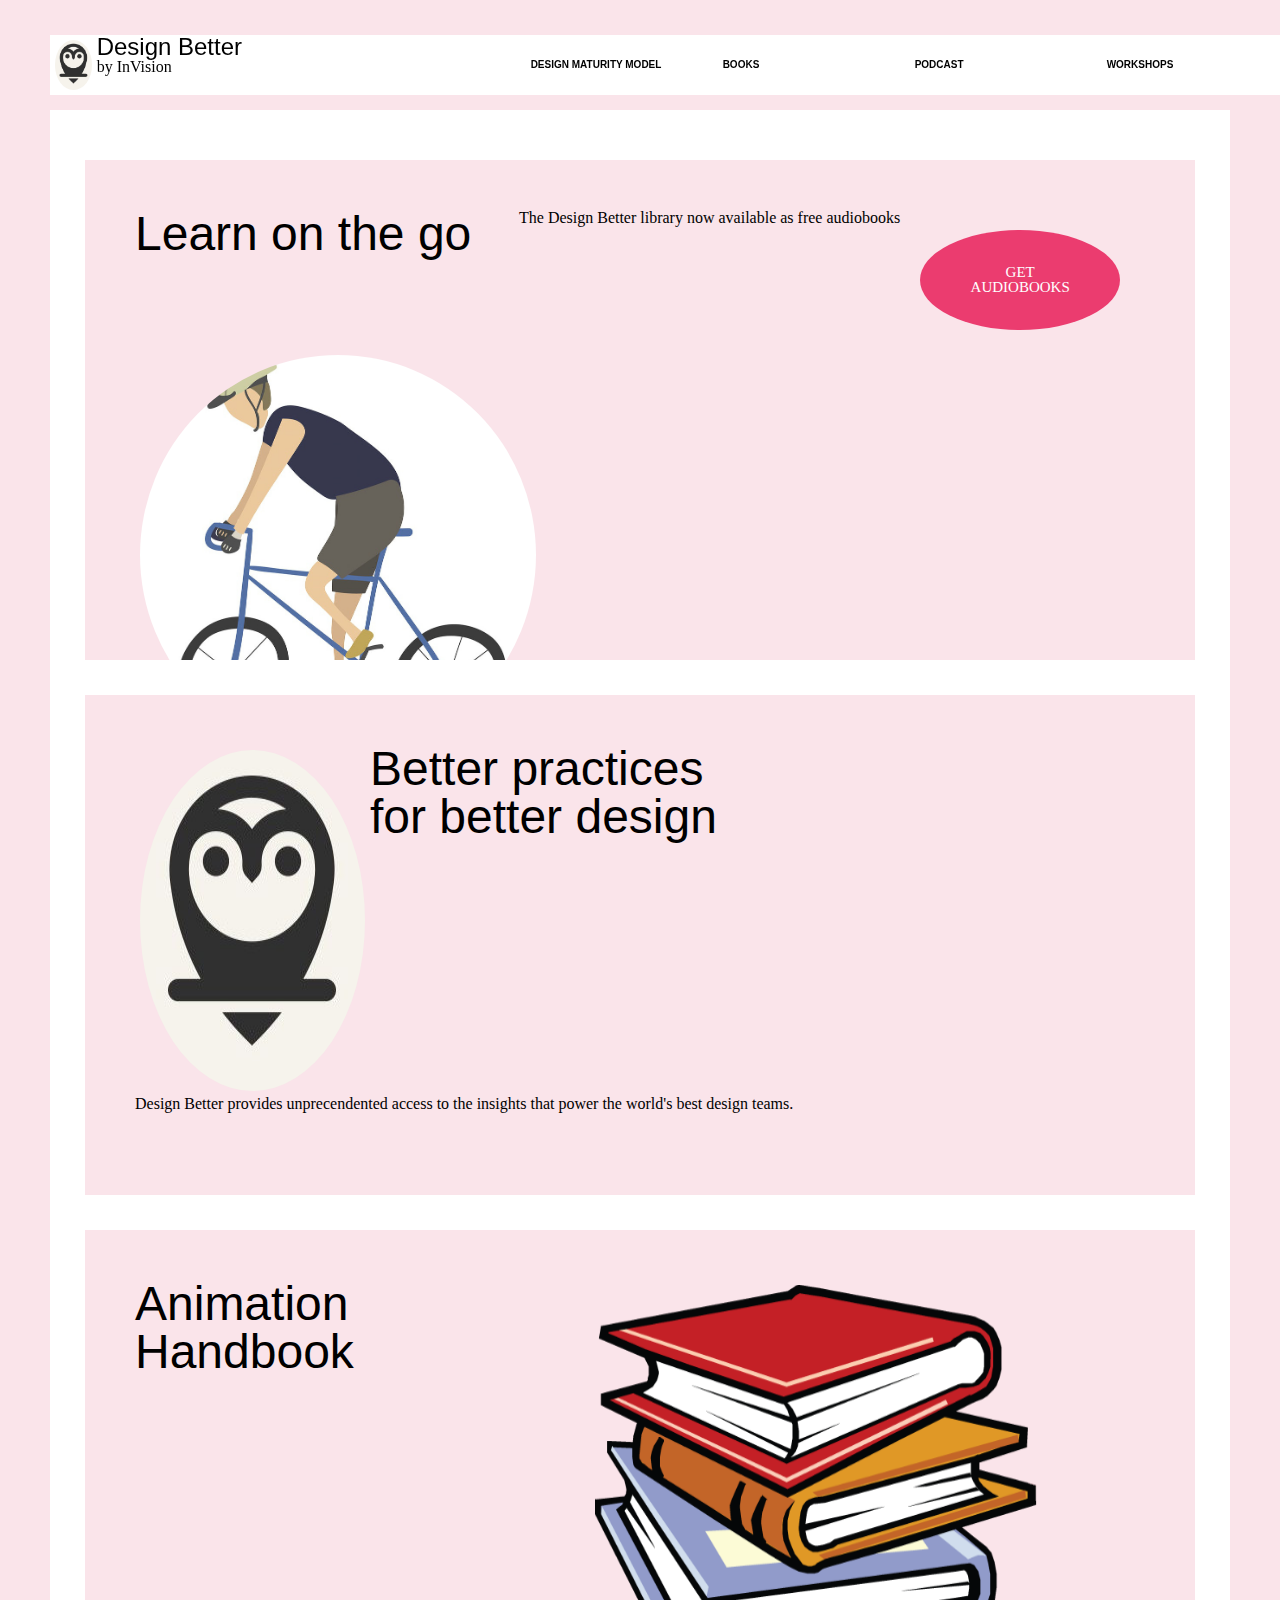
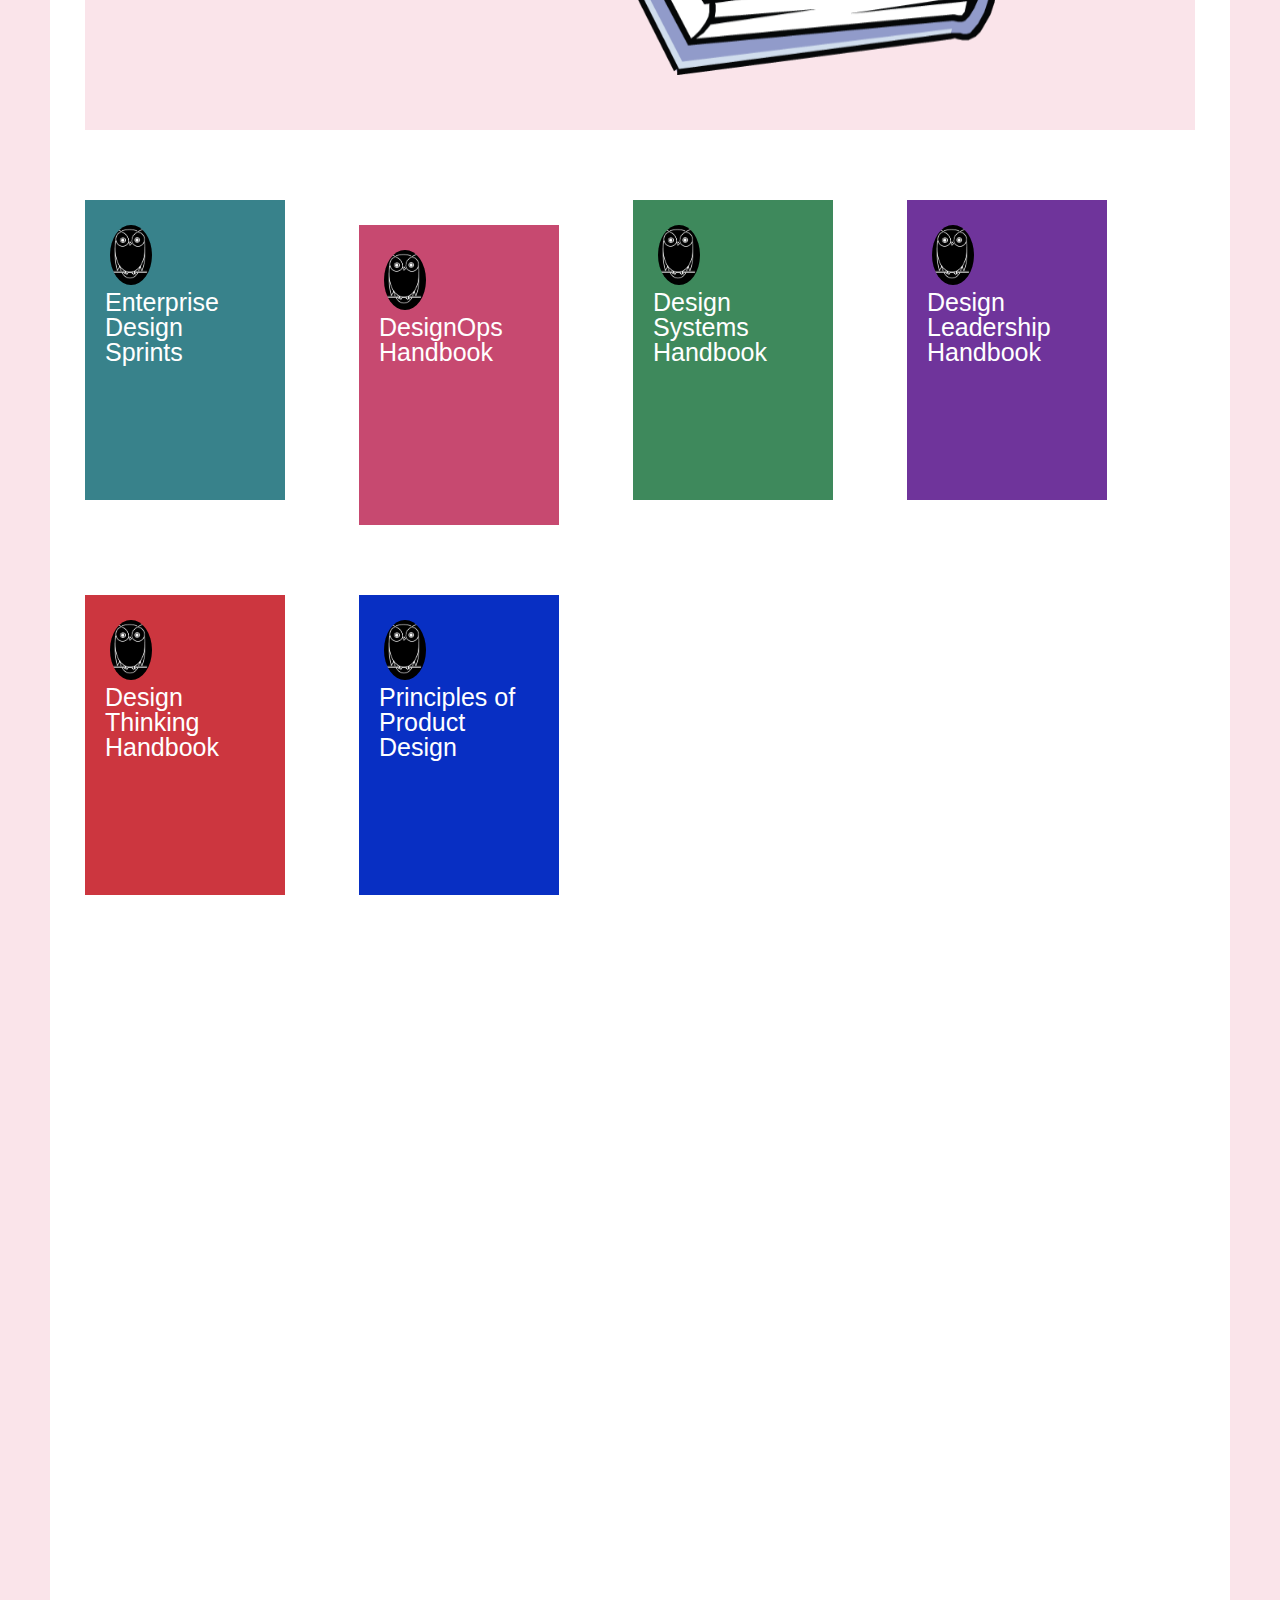
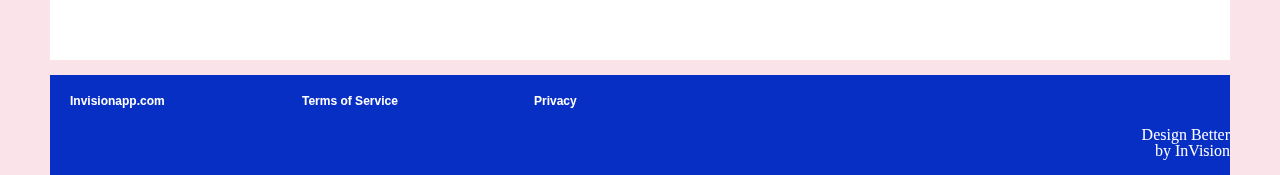
==== index.html @ 0ddc909d "clone" ====
<!DOCTYPE html>
<html lang="en">
<head>
    <meta charset="UTF-8">
    <meta name="viewport" content="width=device-width, initial-scale=1.0">
    <meta http-equiv="X-UA-Compatible" content="ie=edge">
    <title>Clone</title>
    <link rel="stylesheet" href="reset.css">
    <link rel="stylesheet" href="style.css">
</head>
<body>
    <nav>
        <div class="logo"></div>
        <img src="owl.jpg">
        <div class="company">
            <h1>Design Better</h1>
            <p>by InVision</p>
        </div>
        <ul>
            <li>DESIGN MATURITY MODEL</li>
            <li>BOOKS</li>
            <li>PODCAST</li>
            <li>WORKSHOPS</li>
            <li>CONVERSATIONS</li>
        </ul>
        <div class="button">SUBSCRIBE</div>
    </nav>
    <main>
        <div class="cheat"></div>
        <div class="box1">
            <h1>Learn on the go</h1>
            <p>The Design Better library now available as free audiobooks</p>
            <div class="audiobooks">GET AUDIOBOOKS</div>
            <img id="bike" src="v119-aum-20-hobbies_2.jpg">
        </div>
        <div class="box1">
            <img id="owl" src="owl.jpg">
            <h1>Better practices for better design</h1>
            <p>Design Better provides unprecendented access to the insights that power the world's best design teams.</p>
        </div>
        <div class="box1">
            <h1>Animation Handbook</h1>
            <!-- <p>By Ryan McLeod</p> -->
            <img id="book" src="bradleys-book-outlet-books-only-logo.png">
        </div>
        <div class="box2">
            <img id="owl2" src="owl2.jpg">
            <h2>Enterprise Design Sprints</h2>
        </div>
        <div class="box2" id="a">
            <img id="owl2" src="owl2.jpg">
            <h2>DesignOps Handbook</h2>
        </div>
        <div class="box2" id="b">
            <img id="owl2" src="owl2.jpg">
            <h2>Design Systems Handbook</h2>
        </div>
        <div class="box2" id="c">
            <img id="owl2" src="owl2.jpg">
            <h2>Design Leadership Handbook</h2>
        </div>
        <div class="box2" id="d">
            <img id="owl2" src="owl2.jpg">
            <h2>Design Thinking Handbook</h2>
        </div>
        
        <div class="box2" id="e">
            <img id="owl2" src="owl2.jpg">
            <h2>Principles of Product Design</h2>
        </div>
        <div class="cheat"></div>
    </main>
    <footer>
        <div class="cheat" id="foot">
            <ul>
                <li>Invisionapp.com</li>
                <li>Terms of Service</li>
                <li>Privacy</li>
            </ul>
            <p>Design Better</p><br>
            <p>by InVision</p>
        </div>
    </footer>
</body>
</html>
---- style.css ----
body {
    background: rgb(250, 228, 234);
    height: 300vh;
    margin: 35px;
}

main {
    height: 350vh;
    background: white;
    margin: 15px;
    /* display: flex; */
}

nav {
    display: flex;
    position: sticky;
    background: white;
    margin: 15px;
    top: 10px;
    width: 100vw;
}

img {
    border-radius: 50%;
    margin: 5px;
}

nav img {
    height: 50px;
    width: auto;
}

nav h1 {
    font-size: 24px;
    /* width: 50vw; */
}

nav p {
    display: flex;
} 

#owl {
    float: left;
}

.box1 {
    display: flex;
    flex-wrap: wrap;
    overflow: hidden;
    background: rgb(250, 228, 234);
    height: 500px;
    margin: 35px;
    /* width: 80vw; */
    box-sizing: border-box;
    padding: 50px;
    /* top: 35px; */
}

#bike {
    float: right;
    height: auto;
    max-height: 100%;
    right: 10px;
}

/* .box1 p {
    display: block;
} */

.cheat {
    height: 15px;
    background: white;
}

h1 {
    font-size: 3rem;
    font-family: Arial;
    width: 30vw;
    /* margin: 20px; */
    /* padding: 50px 50px; */
    /* box-sizing: border-box; */
}

p {
    /* position: relative; */
    /* margin: 30px; */
    /* float: right; */
}

ul {
    display: flex;
    position: relative;
    /* left: 15vh; */
    /* justify-content: space-around; */
}

li {
    display: flex;
    align-items: center;
    justify-content: space-between;
    width: 15vw;
    font-family: Arial;
    font-size: 10px;
    /* text-align: center; */
    font-weight: bold;
}

.company {
    margin-right: 50px;
}

.audiobooks {
    display: flex;
    align-items: center;
    /* justify-content: : center; */
    background: rgb(235,60,111);
    width: 200px;
    height: 100px;
    padding: 50px;
    border-radius: 50%; 
    font-size: 15px;
    color: white;
    text-align: center;
    box-sizing: border-box;
    margin: 20px;
    /* float: left; */
    /* left: 10px; */
}

.audiobooks:hover {
    background: white;
    color: rgb(235,60,111);
    border: 3px solid rgb(235,60,111);
}

#book {
    border-radius: 0;
    /* right: 10px; */
}

.box2 {
    display: inline-block;
    background: rgb(56,130,139);
    height: 300px;
    width: 200px;
    margin: 35px 35px;
    font-size: 25px;
    font-family: Arial;
    color: white;
    padding: 20px;
    box-sizing: border-box;
}

#a {
    background: rgb(199,73,112);
}

#b {
    background: rgb(62,137,92);
}

#c {
    background: rgb(111,52,155);
}

#d {
    background: rgb(204,54,63);
}

#e {
    background: rgb(8,47,195);
}

#owl2 {
    display: flex;
    /* position: relative; */
    height: 60px;
}

footer {
    color: white;
    /* display: flex; */
    position: relative;
    /* padding: 45px; */
    box-sizing: border-box;
}

#foot {
    background: rgb(8, 47, 195);
    margin: 15px;
    height: 100px;
}

footer li {
    font-size: 12px;
    margin: 20px;
    /* display: inline-block; */
}

footer p {
    float: right;
    /* right: 10px; */
    /* margin: 10px;  */
}
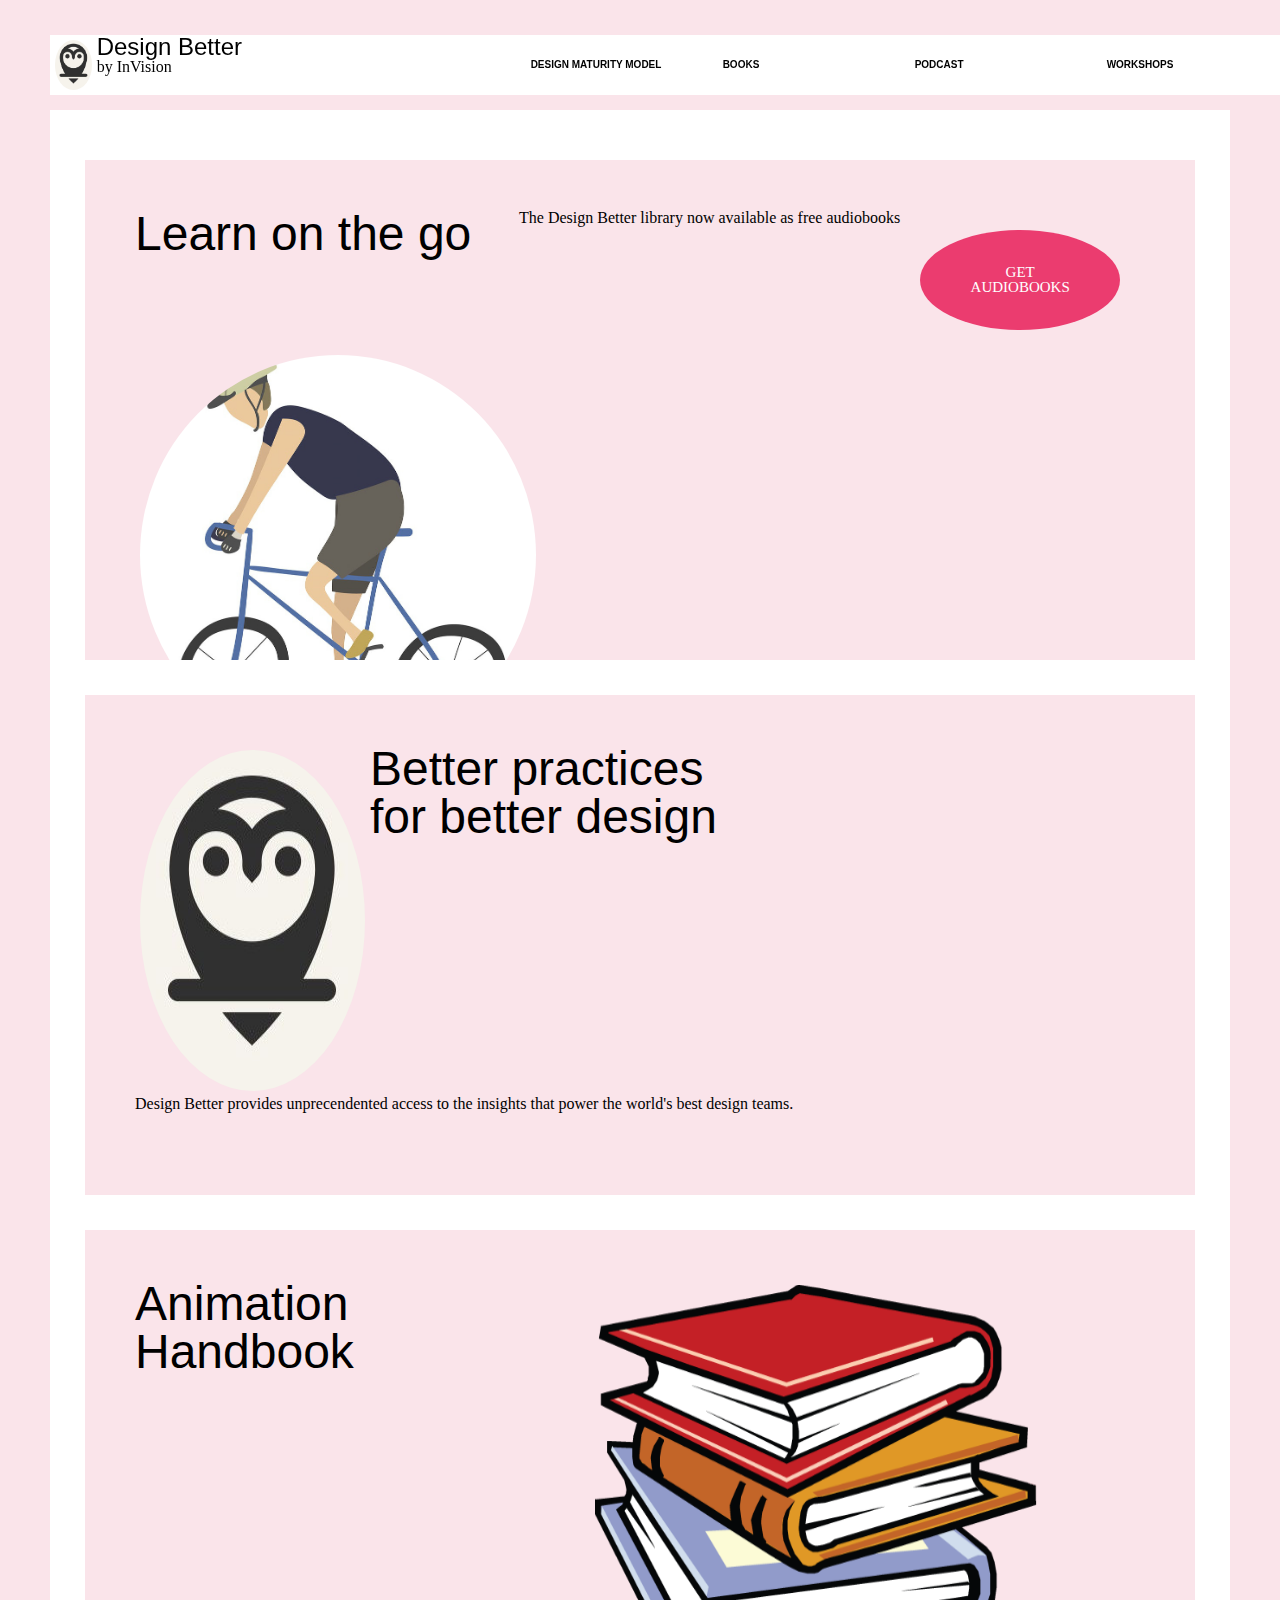
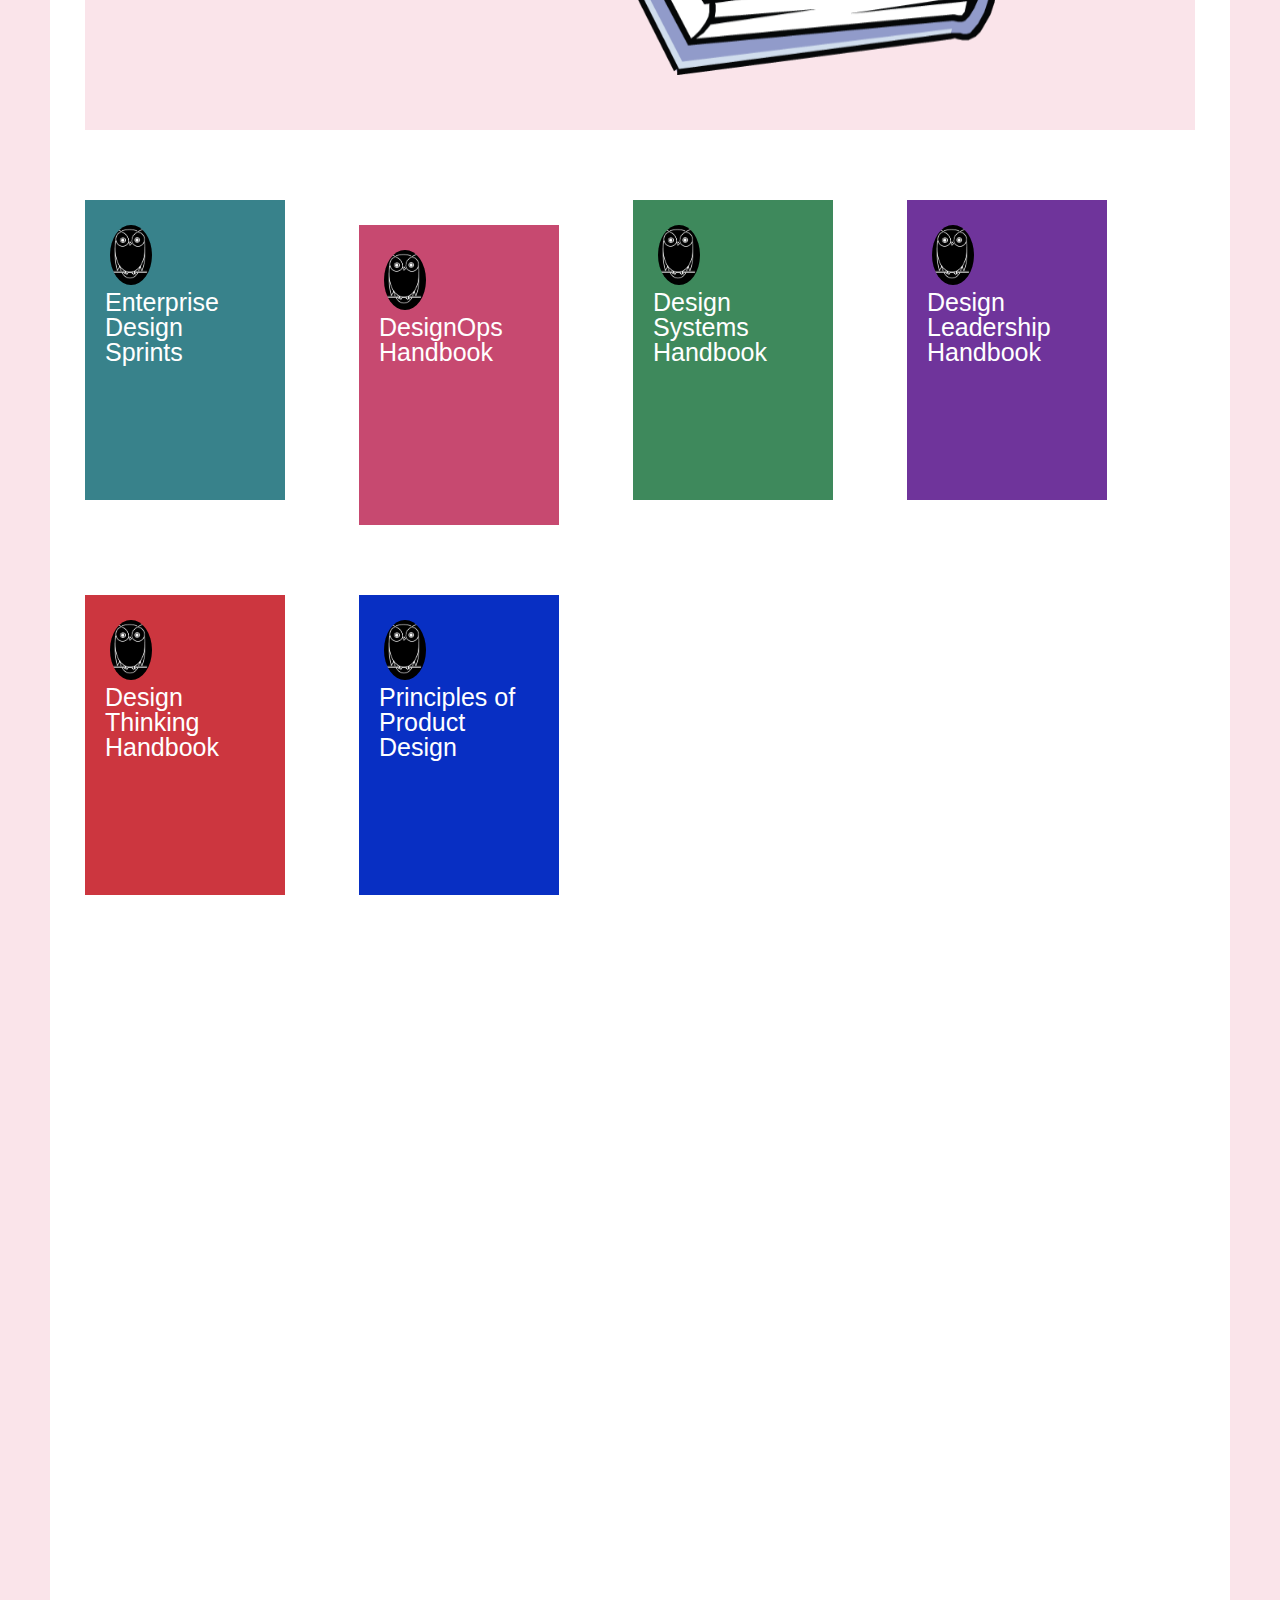
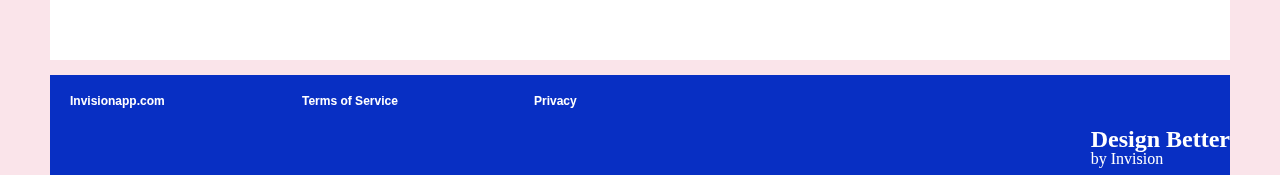
==== commit 12343d29: "clone2" ====
--- a/index.html
+++ b/index.html
@@ -77,8 +77,7 @@
                 <li>Terms of Service</li>
                 <li>Privacy</li>
             </ul>
-            <p>Design Better</p><br>
-            <p>by InVision</p>
+            <p><span id="ahh">Design Better</span>by Invision</p><br>
         </div>
     </footer>
 </body>
--- a/style.css
+++ b/style.css
@@ -201,4 +201,11 @@
     float: right;
     /* right: 10px; */
     /* margin: 10px;  */
+}
+
+#ahh {
+    /* color: black; */
+    font-size: 24px;
+    font-weight: bold;
+    display: flex;
 }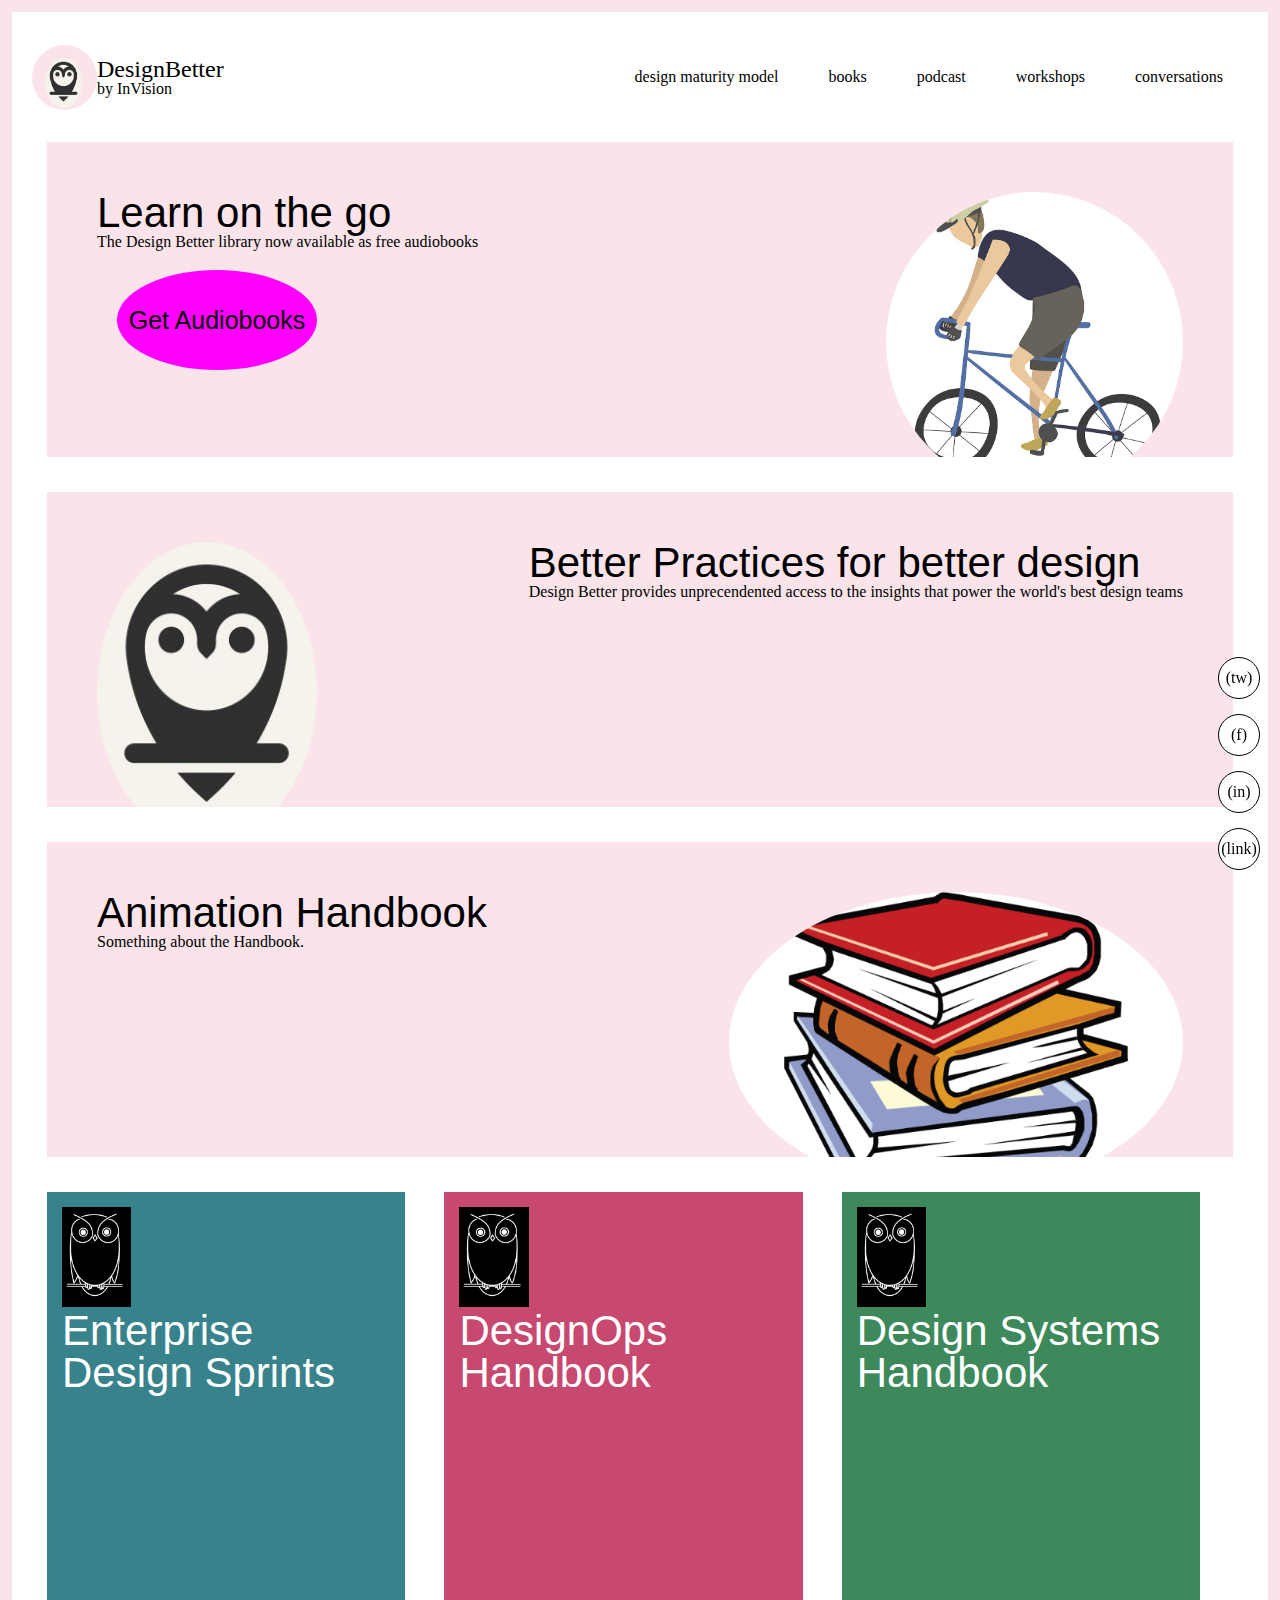
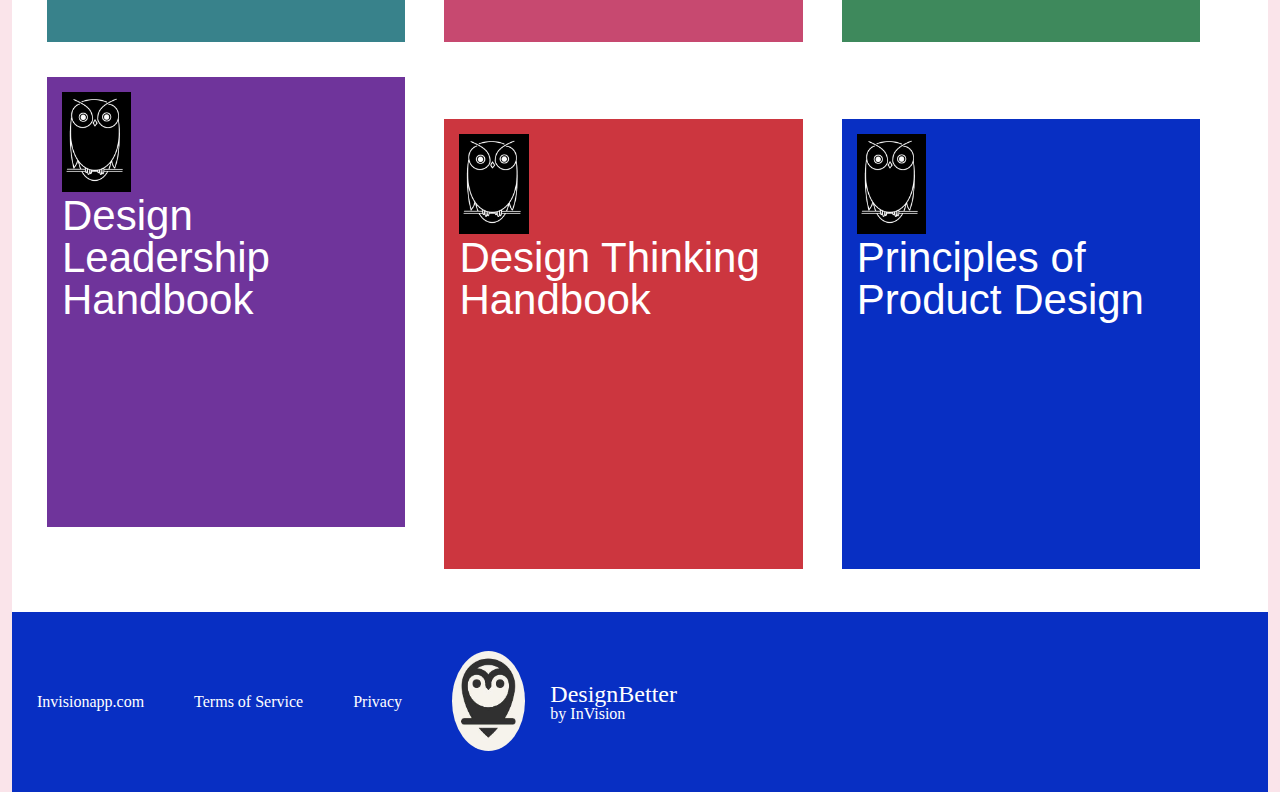
==== commit b280426f: "final draft 2" ====
--- a/index.html
+++ b/index.html
@@ -4,80 +4,105 @@
     <meta charset="UTF-8">
     <meta name="viewport" content="width=device-width, initial-scale=1.0">
     <meta http-equiv="X-UA-Compatible" content="ie=edge">
-    <title>Clone</title>
+    <title>Clone2</title>
     <link rel="stylesheet" href="reset.css">
-    <link rel="stylesheet" href="style.css">
+    <link rel="stylesheet" href="style2.css">
 </head>
 <body>
     <nav>
-        <div class="logo"></div>
-        <img src="owl.jpg">
-        <div class="company">
-            <h1>Design Better</h1>
-            <p>by InVision</p>
+        <div class="left">
+            <div class="logo">
+                <img id="owl1" src="owl.jpg">
+            </div>
         </div>
-        <ul>
-            <li>DESIGN MATURITY MODEL</li>
-            <li>BOOKS</li>
-            <li>PODCAST</li>
-            <li>WORKSHOPS</li>
-            <li>CONVERSATIONS</li>
-        </ul>
-        <div class="button">SUBSCRIBE</div>
+            <div class="DesignBetter">
+                <h1>DesignBetter</h1>
+                <p>by InVision</p>
+            </div>
+        <div class="links">
+            <ul>
+                <li>design maturity model</li>
+                <li>books</li>
+                <li>podcast</li>
+                <li>workshops</li>
+                <li>conversations</li>
+            </ul>
+        </div>
     </nav>
     <main>
-        <div class="cheat"></div>
         <div class="box1">
-            <h1>Learn on the go</h1>
-            <p>The Design Better library now available as free audiobooks</p>
-            <div class="audiobooks">GET AUDIOBOOKS</div>
-            <img id="bike" src="v119-aum-20-hobbies_2.jpg">
+            <div class="left">
+                <h2>Learn on the go</h2>
+                <p>The Design Better library now available as free audiobooks</p>
+                <div class="button">Get Audiobooks</div>
+            </div>
+            <img id ="bike" src="v119-aum-20-hobbies_2.jpg">
         </div>
         <div class="box1">
-            <img id="owl" src="owl.jpg">
-            <h1>Better practices for better design</h1>
-            <p>Design Better provides unprecendented access to the insights that power the world's best design teams.</p>
+            <img id="owl2" src="owl.jpg">
+            <div class="right">
+                <h2>Better Practices for better design</h2>
+                <p>Design Better provides unprecendented access to the insights that power the world's best design teams</p>
+            </div>
         </div>
         <div class="box1">
-            <h1>Animation Handbook</h1>
-            <!-- <p>By Ryan McLeod</p> -->
-            <img id="book" src="bradleys-book-outlet-books-only-logo.png">
+            <div class="left">
+                <h2>Animation Handbook</h2>
+                <p>Something about the Handbook.</p>
+            </div>
+            <img src="bradleys-book-outlet-books-only-logo.png" id="books">
         </div>
-        <div class="box2">
-            <img id="owl2" src="owl2.jpg">
-            <h2>Enterprise Design Sprints</h2>
+        <div class="first3">
+                <div class="box2">
+                        <img id="owl3" src="owl2.jpg">
+                        <h2>Enterprise Design Sprints</h2>
+                    </div>
+                    <div class="box2" id="a">
+                        <img id="owl3" src="owl2.jpg">
+                        <h2>DesignOps Handbook</h2>
+                    </div>
+                    <div class="box2" id="b">
+                        <img id="owl3" src="owl2.jpg">
+                        <h2>Design Systems Handbook</h2>
+                    </div>
         </div>
-        <div class="box2" id="a">
-            <img id="owl2" src="owl2.jpg">
-            <h2>DesignOps Handbook</h2>
+        <div class="first3">
+                <div class="box2" id="c">
+                        <img id="owl3" src="owl2.jpg">
+                        <h2>Design Leadership Handbook</h2>
+                    </div>
+                    <div class="box2" id="d">
+                        <img id="owl3" src="owl2.jpg">
+                        <h2>Design Thinking Handbook</h2>
+                    </div>
+                    <div class="box2" id="e">
+                        <img id="owl3" src="owl2.jpg">
+                        <h2>Principles of Product Design</h2>
+                    </div>
         </div>
-        <div class="box2" id="b">
-            <img id="owl2" src="owl2.jpg">
-            <h2>Design Systems Handbook</h2>
+        <div class="circles">
+            <div class="circle">(tw)</div>
+            <div class="circle">(f)</div>
+            <div class="circle">(in)</div>
+            <div class="circle">(link)</div>
         </div>
-        <div class="box2" id="c">
-            <img id="owl2" src="owl2.jpg">
-            <h2>Design Leadership Handbook</h2>
-        </div>
-        <div class="box2" id="d">
-            <img id="owl2" src="owl2.jpg">
-            <h2>Design Thinking Handbook</h2>
-        </div>
-        
-        <div class="box2" id="e">
-            <img id="owl2" src="owl2.jpg">
-            <h2>Principles of Product Design</h2>
-        </div>
-        <div class="cheat"></div>
     </main>
     <footer>
-        <div class="cheat" id="foot">
+        <div class="links2">
             <ul>
                 <li>Invisionapp.com</li>
                 <li>Terms of Service</li>
                 <li>Privacy</li>
             </ul>
-            <p><span id="ahh">Design Better</span>by Invision</p><br>
+        </div>
+        <div>
+                <img id="owl5" src="owl.jpg">
+            </div>
+        <div class="DesignBetter2">
+            <div class="DesignBetter">
+                    <h1>DesignBetter</h1>
+                    <p>by InVision</p>
+                </div>
         </div>
     </footer>
 </body>
--- a/style2.css
+++ b/style2.css
@@ -0,0 +1,207 @@
+body {
+    background: rgb(250, 228, 234);
+}
+
+main {
+    background: white;
+    margin: 0 12px 0 12px;
+    height: 230vh;
+}
+
+
+nav {
+    /* border: solid black; */
+    display: flex;
+    /* justify-content: space-between; */
+    align-items: center;
+    position: sticky;
+    top: 0;
+    background: white;
+    height: 10vh;
+    padding: 20px;
+    margin: 12px 12px 0 12px;
+}
+
+.left {
+    display: inline-block;
+    /* width: 20vw; */
+    /* border: solid black; */
+}
+
+.DesignBetter {
+    /* display: flex; */
+}
+
+.DesignBetter h1 {
+    font-size: 24px;
+}
+.logo {
+    background: rgb(250, 228, 234);
+    height: 65px;
+    width: 65px;
+    border-radius: 50%;
+    padding: 13px;
+    box-sizing: border-box;
+}
+
+#owl1 {
+    height: 50px;
+    border-radius: 50%
+}
+
+#books {
+    border-radius: 100%;
+}
+
+.links {
+    /* border: solid black; */
+    height: 100%;
+    width: 100%;
+    display: flex;
+    justify-content: flex-end;
+}
+
+ul {
+    display: flex;
+    align-items: center;
+}
+
+.box1 {
+    display: flex;
+    justify-content: space-between;
+    height: 35vh;
+    /* border: solid black; */
+    margin: 0 35px 35px 35px;
+    background: rgb(250, 228, 234);
+    /* font-family: Arial; */
+    padding: 50px;
+    box-sizing: border-box;
+    overflow: hidden;
+}
+
+h2 {
+    font-size: 42px;
+    /* padding: 15px; */
+    font-family: Arial;
+}
+
+.button {
+    font-size: 25px;
+    display: flex;
+    justify-content: center;
+    align-items: center;
+    background: magenta;
+    width: 200px;
+    height: 100px;
+    border-radius: 50%;
+    /* padding: 20px; */
+    font-family: Arial;
+    margin: 20px;
+    /* box-sizing: border-box; */
+}
+
+.button:hover {
+    background: white;
+    box-sizing: border-box;
+    border: 3px solid magenta;
+}
+
+#bike, #owl2, #books {
+    display: flex;
+    height: 300px;
+    float: right;
+    border-radius: 50%;
+    background: white;
+}
+
+#bike:hover, #owl2:hover, #books:hover {
+    border: 5px solid black;
+    box-sizing: border-box;
+}
+
+.box2 {
+    display: inline-block;
+    flex-direction: row;
+    justify-content: center;
+    /* border: solid black; */
+    width: 28vw;
+    height: 50vh;
+    margin: 0 0 35px 35px;
+    padding: 15px;
+    background: rgb(56,130,139);
+    color: white;
+    box-sizing: border-box;
+}
+
+#owl3 {
+    height: 100px;
+    margin: 0 0 0 0;
+}
+
+#a {
+    background: rgb(199,73,112);
+}
+
+#b {
+    background: rgb(62,137,92);
+}
+
+#c {
+    background: rgb(111,52,155);
+}
+
+#d {
+    background: rgb(204,54,63);
+}
+
+#e {
+    background: rgb(8,47,195);
+}
+
+footer {
+    display: flex;
+    align-items: center;
+    background: rgb(8, 47, 195);
+    height: 20vh;
+    margin: 0 12px 0 12px;
+    color: white;
+}
+
+li {
+    margin: 25px;
+}
+
+li:hover {
+    font-weight: bold;
+}
+
+#owl5 {
+    border-radius: 50%;
+    height: 100px;
+    margin: 25px;
+}
+
+.circles {
+    position: fixed;
+    right: 5px;
+    bottom: 15px;
+}
+
+.circle {
+    border: 1px solid black;
+    background: white;
+    height: 40px;
+    width: 40px;
+    border-radius: 50%;
+    margin: 15px;
+    display: flex;
+    align-items: center;
+    justify-content: center;
+}
+
+.circle:hover {
+    box-sizing: border-box;
+    background: black;
+    color: white;
+    border: 1px solid white;
+}